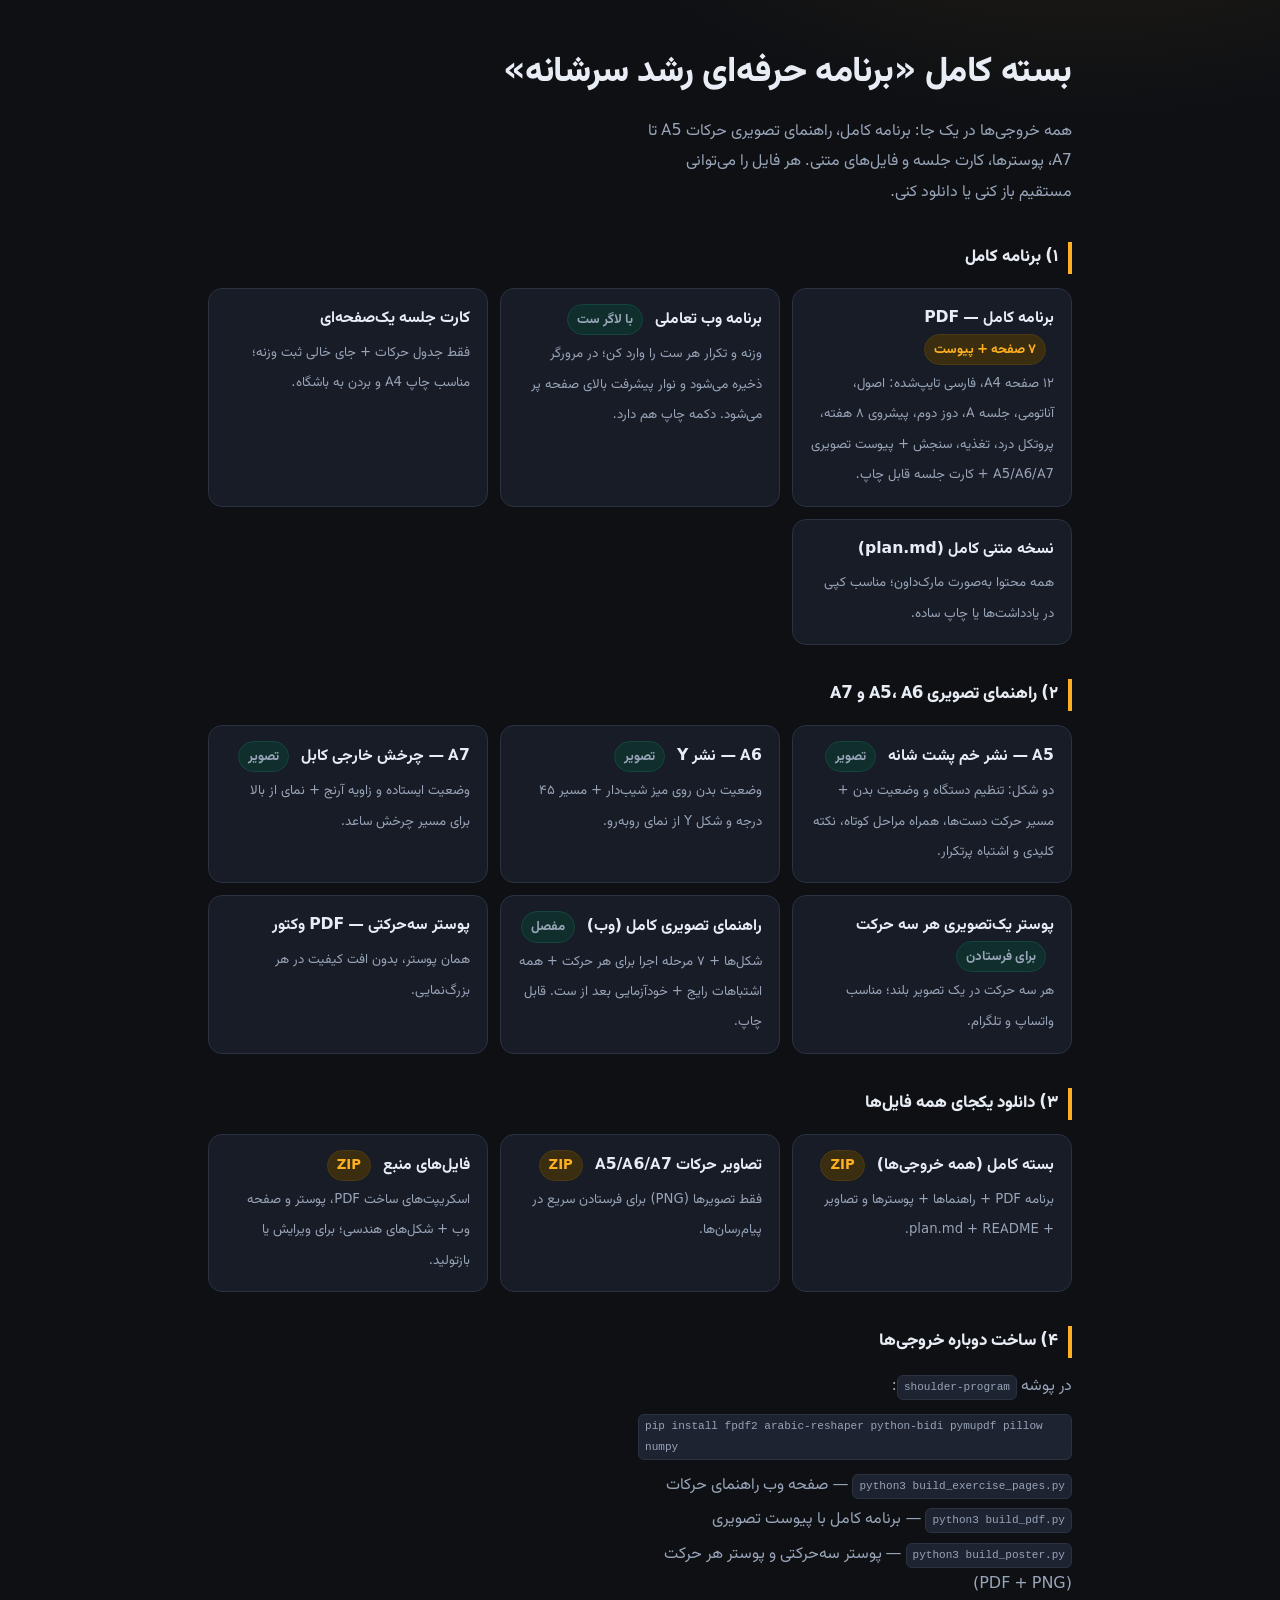
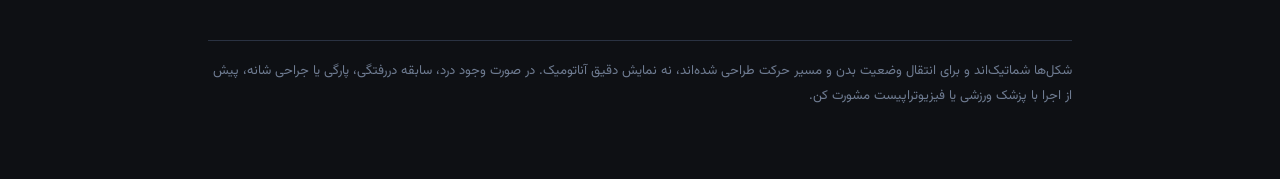
==== docs/index.html @ ef5a8f1a "Deliver per-exercise images, ZIP packs, delivery index page and gitignore Co-authored-by: arena-agen" ====
<!DOCTYPE html>
<html lang="fa" dir="rtl">
<head>
<meta charset="utf-8">
<meta name="viewport" content="width=device-width, initial-scale=1">
<title>بسته برنامه سرشانه — دانلود و مشاهده</title>
<style>
  @font-face{font-family:'Vazirmatn';src:url('../shoulder-program/fonts/vazirmatn-arabic-400-normal.woff2') format('woff2');font-weight:400}
  @font-face{font-family:'Vazirmatn';src:url('../shoulder-program/fonts/vazirmatn-arabic-700-normal.woff2') format('woff2');font-weight:700}
  @font-face{font-family:'Vazirmatn';src:url('../shoulder-program/fonts/vazirmatn-arabic-800-normal.woff2') format('woff2');font-weight:800}
  :root{--bg:#0e1014;--card:#171c26;--line:#2a3242;--txt:#e8edf5;--dim:#98a4b8;--dim2:#6f7c92;
    --amber:#ffb020;--amber-soft:#3a2d10;--teal:#3ad0b8;--teal-soft:#0f2e2c;--font:'Vazirmatn',system-ui,Tahoma,sans-serif}
  *{box-sizing:border-box}
  body{margin:0;background:radial-gradient(900px 500px at 85% -10%,rgba(255,176,32,.10),transparent 60%),var(--bg);
    color:var(--txt);font-family:var(--font);line-height:1.9;-webkit-font-smoothing:antialiased}
  .wrap{max-width:900px;margin:0 auto;padding:40px 18px 70px}
  h1{font-size:clamp(1.5rem,4.5vw,2.2rem);font-weight:800;margin:0 0 10px;letter-spacing:-.4px}
  .sub{color:var(--dim);margin:0 0 30px;max-width:62ch}
  h2{font-size:1.05rem;font-weight:800;margin:34px 0 14px;padding-right:10px;border-right:4px solid var(--amber)}
  .grid{display:grid;gap:12px;grid-template-columns:repeat(auto-fit,minmax(260px,1fr))}
  a.card{display:block;text-decoration:none;color:inherit;background:var(--card);border:1px solid var(--line);
    border-radius:14px;padding:15px 17px;transition:.15s}
  a.card:hover{border-color:#3b4358;transform:translateY(-1px)}
  a.card b{display:block;font-size:.98rem;margin-bottom:4px}
  a.card span{font-size:.83rem;color:var(--dim)}
  .tag{display:inline-block;font-size:.7rem;font-weight:700;color:var(--teal);background:var(--teal-soft);
    border:1px solid #14453f;border-radius:999px;padding:2px 9px;margin-right:8px}
  .tag.g{color:var(--amber);background:var(--amber-soft);border-color:#4b3a12}
  footer{border-top:1px solid var(--line);margin-top:40px;padding-top:18px;color:var(--dim2);font-size:.82rem}
  code{background:#1d2331;border:1px solid var(--line);border-radius:6px;padding:1px 6px;font-size:.85em;direction:ltr;display:inline-block}
</style>
</head>
<body>
<div class="wrap">
  <h1>بسته کامل «برنامه حرفه‌ای رشد سرشانه»</h1>
  <p class="sub">همه خروجی‌ها در یک جا: برنامه کامل، راهنمای تصویری حرکات A5 تا A7، پوسترها، کارت جلسه و فایل‌های متنی.
  هر فایل را می‌توانی مستقیم باز کنی یا دانلود کنی.</p>

  <h2>۱) برنامه کامل</h2>
  <div class="grid">
    <a class="card" href="../shoulder-program/shoulder-program.pdf">
      <b>برنامه کامل — PDF <span class="tag g">۷ صفحه + پیوست</span></b>
      <span>۱۲ صفحه A4، فارسی تایپ‌شده: اصول، آناتومی، جلسه A، دوز دوم، پیشروی ۸ هفته، پروتکل درد، تغذیه، سنجش + پیوست تصویری A5/A6/A7 + کارت جلسه قابل چاپ.</span>
    </a>
    <a class="card" href="../shoulder-program/index.html">
      <b>برنامه وب تعاملی <span class="tag">با لاگر ست</span></b>
      <span>وزنه و تکرار هر ست را وارد کن؛ در مرورگر ذخیره می‌شود و نوار پیشرفت بالای صفحه پر می‌شود. دکمه چاپ هم دارد.</span>
    </a>
    <a class="card" href="../shoulder-program/quick-card.html">
      <b>کارت جلسه یک‌صفحه‌ای</b>
      <span>فقط جدول حرکات + جای خالی ثبت وزنه؛ مناسب چاپ A4 و بردن به باشگاه.</span>
    </a>
    <a class="card" href="../shoulder-program/plan.md">
      <b>نسخه متنی کامل (plan.md)</b>
      <span>همه محتوا به‌صورت مارک‌داون؛ مناسب کپی در یادداشت‌ها یا چاپ ساده.</span>
    </a>
  </div>

  <h2>۲) راهنمای تصویری A5، A6 و A7</h2>
  <div class="grid">
    <a class="card" href="../shoulder-program/poster-a5.png">
      <b>A5 — نشر خم پشت شانه <span class="tag">تصویر</span></b>
      <span>دو شکل: تنظیم دستگاه و وضعیت بدن + مسیر حرکت دست‌ها، همراه مراحل کوتاه، نکته کلیدی و اشتباه پرتکرار.</span>
    </a>
    <a class="card" href="../shoulder-program/poster-a6.png">
      <b>A6 — نشر Y <span class="tag">تصویر</span></b>
      <span>وضعیت بدن روی میز شیب‌دار + مسیر ۴۵ درجه و شکل Y از نمای روبه‌رو.</span>
    </a>
    <a class="card" href="../shoulder-program/poster-a7.png">
      <b>A7 — چرخش خارجی کابل <span class="tag">تصویر</span></b>
      <span>وضعیت ایستاده و زاویه آرنج + نمای از بالا برای مسیر چرخش ساعد.</span>
    </a>
    <a class="card" href="../shoulder-program/poster-a5-a6-a7.png">
      <b>پوستر یک‌تصویری هر سه حرکت <span class="tag">برای فرستادن</span></b>
      <span>هر سه حرکت در یک تصویر بلند؛ مناسب واتساپ و تلگرام.</span>
    </a>
    <a class="card" href="../shoulder-program/exercises-a5-a6-a7.html">
      <b>راهنمای تصویری کامل (وب) <span class="tag">مفصل</span></b>
      <span>شکل‌ها + ۷ مرحله اجرا برای هر حرکت + همه اشتباهات رایج + خودآزمایی بعد از ست. قابل چاپ.</span>
    </a>
    <a class="card" href="../shoulder-program/poster-a5-a6-a7.pdf">
      <b>پوستر سه‌حرکتی — PDF وکتور</b>
      <span>همان پوستر، بدون افت کیفیت در هر بزرگ‌نمایی.</span>
    </a>
  </div>

  <h2>۳) دانلود یکجای همه فایل‌ها</h2>
  <div class="grid">
    <a class="card" href="../delivery/shoulder-program-full-pack.zip">
      <b>بسته کامل (همه خروجی‌ها) <span class="tag g">ZIP</span></b>
      <span>برنامه PDF + راهنماها + پوسترها و تصاویر + plan.md + README.</span>
    </a>
    <a class="card" href="../delivery/shoulder-exercises-A5-A6-A7-images.zip">
      <b>تصاویر حرکات A5/A6/A7 <span class="tag g">ZIP</span></b>
      <span>فقط تصویرها (PNG) برای فرستادن سریع در پیام‌رسان‌ها.</span>
    </a>
    <a class="card" href="../delivery/shoulder-program-source.zip">
      <b>فایل‌های منبع <span class="tag g">ZIP</span></b>
      <span>اسکریپت‌های ساخت PDF، پوستر و صفحه وب + شکل‌های هندسی؛ برای ویرایش یا بازتولید.</span>
    </a>
  </div>

  <h2>۴) ساخت دوباره خروجی‌ها</h2>
  <p class="sub" style="margin-bottom:12px">در پوشه <code>shoulder-program</code>:</p>
  <p class="sub" style="margin:0 0 8px"><code>pip install fpdf2 arabic-reshaper python-bidi pymupdf pillow numpy</code></p>
  <p class="sub" style="margin:0 0 4px"><code>python3 build_exercise_pages.py</code> — صفحه وب راهنمای حرکات</p>
  <p class="sub" style="margin:0 0 4px"><code>python3 build_pdf.py</code> — برنامه کامل با پیوست تصویری</p>
  <p class="sub" style="margin:0 0 4px"><code>python3 build_poster.py</code> — پوستر سه‌حرکتی و پوستر هر حرکت (PDF + PNG)</p>

  <footer>
    شکل‌ها شماتیک‌اند و برای انتقال وضعیت بدن و مسیر حرکت طراحی شده‌اند، نه نمایش دقیق آناتومیک.
    در صورت وجود درد، سابقه دررفتگی، پارگی یا جراحی شانه، پیش از اجرا با پزشک ورزشی یا فیزیوتراپیست مشورت کن.
  </footer>
</div>
</body>
</html>
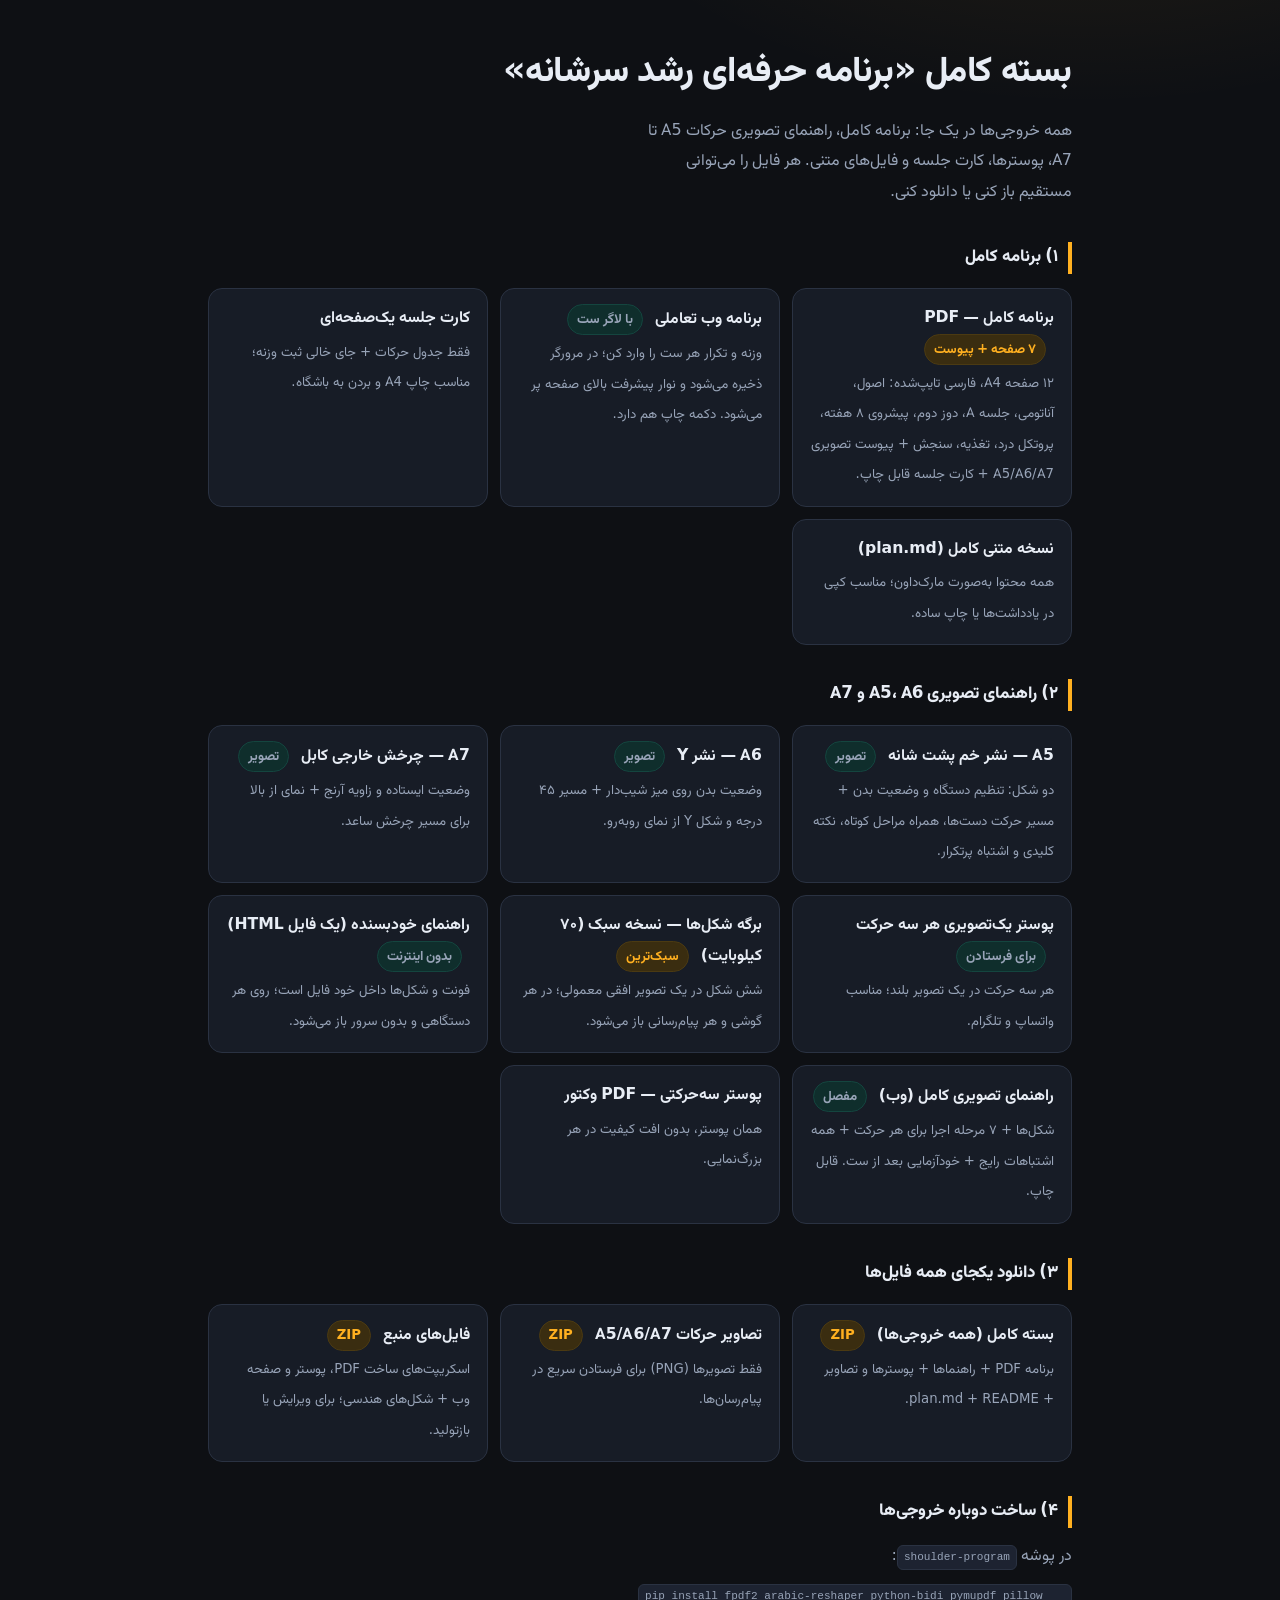
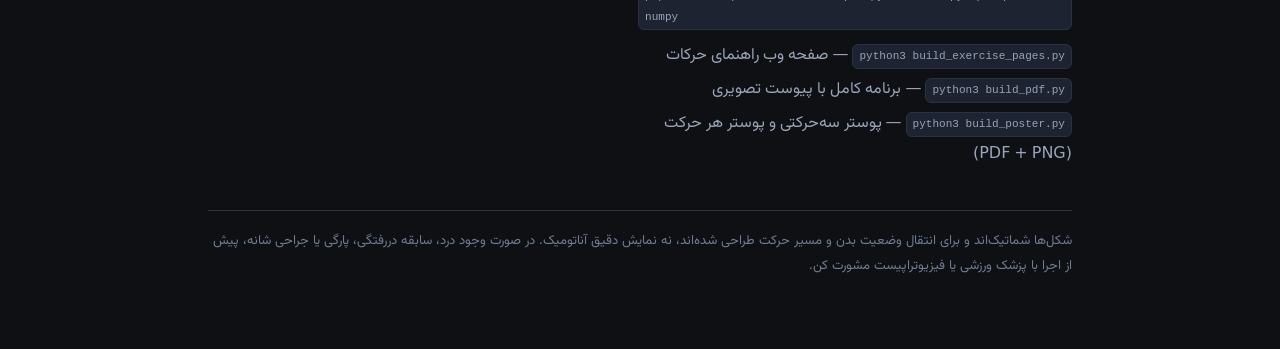
==== commit f682cb9d: "Add lightweight landscape figure sheet, standalone HTML guide and root index - build_sheet.py: all s" ====
--- a/docs/index.html
+++ b/docs/index.html
@@ -74,6 +74,14 @@
       <b>پوستر یک‌تصویری هر سه حرکت <span class="tag">برای فرستادن</span></b>
       <span>هر سه حرکت در یک تصویر بلند؛ مناسب واتساپ و تلگرام.</span>
     </a>
+    <a class="card" href="../shoulder-program/figures-sheet-a5-a6-a7-small.jpg">
+      <b>برگه شکل‌ها — نسخه سبک (۷۰ کیلوبایت) <span class="tag g">سبک‌ترین</span></b>
+      <span>شش شکل در یک تصویر افقی معمولی؛ در هر گوشی و هر پیام‌رسانی باز می‌شود.</span>
+    </a>
+    <a class="card" href="../shoulder-program/figures-a5-a6-a7.html">
+      <b>راهنمای خودبسنده (یک فایل HTML) <span class="tag">بدون اینترنت</span></b>
+      <span>فونت و شکل‌ها داخل خود فایل است؛ روی هر دستگاهی و بدون سرور باز می‌شود.</span>
+    </a>
     <a class="card" href="../shoulder-program/exercises-a5-a6-a7.html">
       <b>راهنمای تصویری کامل (وب) <span class="tag">مفصل</span></b>
       <span>شکل‌ها + ۷ مرحله اجرا برای هر حرکت + همه اشتباهات رایج + خودآزمایی بعد از ست. قابل چاپ.</span>
